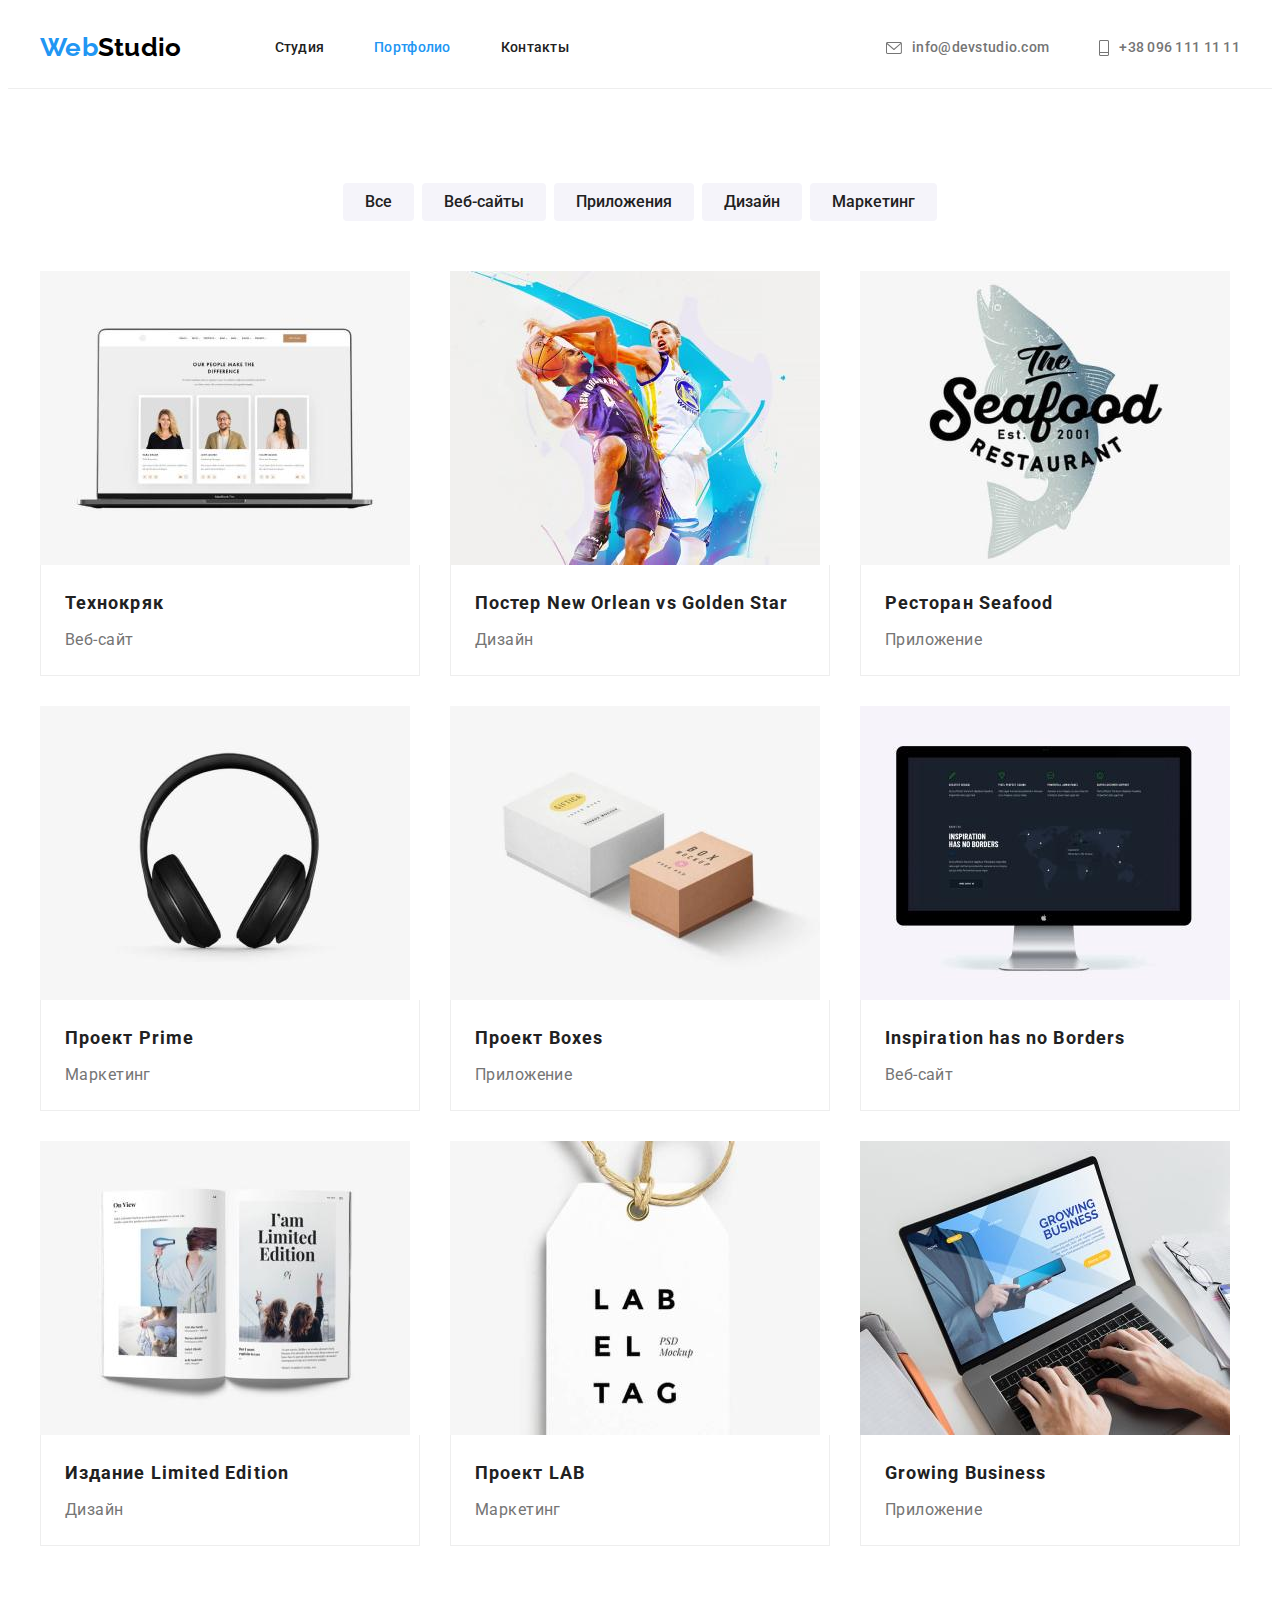
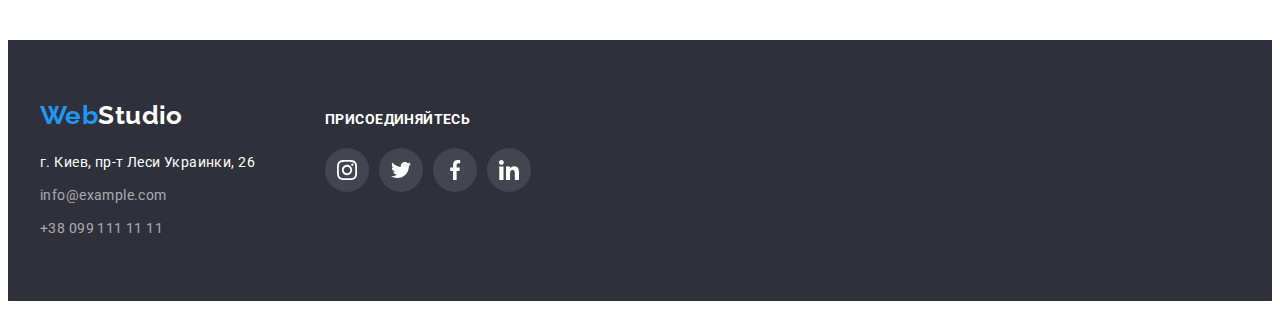
==== portfolio.html @ 8c20b6b2 "clone + js" ====
<!DOCTYPE html>
<html lang="ru">
  <head>
    <meta charset="UTF-8" />
    <meta http-equiv="X-UA-Compatible" content="IE=edge" />
    <meta name="viewport" content="width=device-width, initial-scale=1.0" />
    <title>Портфолио</title>
    <link
      href="https://fonts.googleapis.com/css2?family=Raleway:wght@700&family=Roboto:wght@400;500;700;900&display=swap"
      rel="stylesheet"
    />
    <link
      rel="stylesheet"
      href="https://cdnjs.cloudflare.com/ajax/libs/modern-normalize/1.1.0/modern-normalize.min.css"
      integrity="sha512-wpPYUAdjBVSE4KJnH1VR1HeZfpl1ub8YT/NKx4PuQ5NmX2tKuGu6U/JRp5y+Y8XG2tV+wKQpNHVUX03MfMFn9Q=="
      crossorigin="anonymous"
      referrerpolicy="no-referrer"
    />
    <link rel="stylesheet" href="css/styles.css" />
  </head>

  <body>
    <!--шапка сайта-->
    <header class="header">
      <div class="container header-container">
        <nav class="nav">
          <a href="index.html" class="logo">Web<span class="dark-logo">Studio</span></a>

          <ul class="nav-list list">
            <li>
              <a href="index.html" class="nav-link link">Студия</a>
            </li>

            <li>
              <a href="portfolio.html" class="active-page nav-link link">Портфолио</a>
            </li>
            <li>
              <a href="" class="nav-link link">Контакты</a>
            </li>
          </ul>
        </nav>

        <!--contakts-->
        <ul class="contact-list list">
          <li>
            <a href="mailto:info@devstudio.com" class="contact-link link">
              <svg class="mail-icon icon" width="16px" height="12px">
                <use href="./images/icons.svg#envelope"></use>
              </svg>
              info@devstudio.com</a
            >
          </li>
          <li>
            <a href="tel:+380961111111" class="contact-link link"
              ><svg class="tel-icon icon" width="10px" height="16px">
                <use href="./images/icons.svg#telephone"></use></svg
              >+38 096 111 11 11</a
            >
          </li>
        </ul>
      </div>
    </header>

    <main>
      <section class="section">
        <div class="container portfolio-container">
          <!--скрытые заголовки-->
          <h1 class="visually-hidden">Примеры</h1>

          <!--Кнопки-->
          <ul class="list select-list">
            <li class="select-item">
              <button type="button" class="select-button">Все</button>
            </li>

            <li class="select-item">
              <button type="button" class="select-button">Веб-сайты</button>
            </li>

            <li class="select-item">
              <button type="button" class="select-button">Приложения</button>
            </li>

            <li class="select-item">
              <button type="button" class="select-button">Дизайн</button>
            </li>

            <li class="select-item">
              <button type="button" class="select-button">Маркетинг</button>
            </li>
          </ul>

          <!--примеры работ-->

          <ul class="list card-set portfolio-list">
            <li class="card-item portfolio-item">
              <a href="javascript:;" class="link portfolio-link">
                <img
                  src="./images/technocrack.jpg"
                  alt="Веб-сайт Технокряк"
                  width="370"
                  height="294"
                />
                <div class="card-content">
                  <h2 class="card-heading">Технокряк</h2>
                  <p class="card-text">Веб-сайт</p>
                </div>
              </a>
            </li>

            <li class="card-item portfolio-item">
              <a href="javascript:;" class="link portfolio-link">
                <img src="./images/goldenstar.jpg" alt="Дизайн постера" width="370" height="294" />
                <div class="card-content">
                  <h2 class="card-heading">Постер New Orlean vs Golden Star</h2>
                  <p class="card-text">Дизайн</p>
                </div>
              </a>
            </li>

            <li class="card-item portfolio-item">
              <a href="javascript:;" class="link portfolio-link">
                <img
                  src="./images/seafood.jpg"
                  alt="Приложение для ресторана Seafood"
                  width="370"
                  height="294"
                />
                <div class="card-content">
                  <h2 class="card-heading">Ресторан Seafood</h2>
                  <p class="card-text">Приложение</p>
                </div>
              </a>
            </li>

            <li class="card-item portfolio-item">
              <a href="javascript:;" class="link portfolio-link">
                <img src="./images/prime.jpg" alt="Маркетинг Prime" width="370" height="294" />
                <div class="card-content">
                  <h2 class="card-heading">Проект Prime</h2>
                  <p class="card-text">Маркетинг</p>
                </div>
              </a>
            </li>

            <li class="card-item portfolio-item">
              <a href="javascript:;" class="link portfolio-link">
                <img src="./images/boxes.jpg" alt="Приложение Boxes" width="370" height="294" />
                <div class="card-content">
                  <h2 class="card-heading">Проект Boxes</h2>
                  <p class="card-text">Приложение</p>
                </div>
              </a>
            </li>

            <li class="card-item portfolio-item">
              <a href="javascript:;" class="link portfolio-link">
                <img
                  src="./images/noborders.jpg"
                  alt="Веб-сайт Inspiration has no Borders"
                  width="370"
                  height="294"
                />
                <div class="card-content">
                  <h2 class="card-heading">Inspiration has no Borders</h2>
                  <p class="card-text">Веб-сайт</p>
                </div>
              </a>
            </li>

            <li class="card-item portfolio-item">
              <a href="javascript:;" class="link portfolio-link">
                <img
                  src="./images/limedition.jpg"
                  alt="Дизайн для Издания Limited Edition"
                  width="370"
                  height="294"
                />
                <div class="card-content">
                  <h2 class="card-heading">Издание Limited Edition</h2>
                  <p class="card-text">Дизайн</p>
                </div>
              </a>
            </li>

            <li class="card-item portfolio-item">
              <a href="javascript:;" class="link portfolio-link">
                <img
                  src="./images/lab.jpg"
                  alt="Маркетинг для проекта LAB"
                  width="370"
                  height="294"
                />
                <div class="card-content">
                  <h2 class="card-heading">Проект LAB</h2>
                  <p class="card-text">Маркетинг</p>
                </div>
              </a>
            </li>

            <li class="card-item portfolio-item">
              <a href="javascript:;" class="link portfolio-link">
                <img
                  src="./images/growing.jpg"
                  alt="Приложение Growing Business"
                  width="370"
                  height="294"
                />

                <div class="card-content">
                  <h2 class="card-heading">Growing Business</h2>
                  <p class="card-text">Приложение</p>
                </div>
              </a>
            </li>
          </ul>
        </div>
      </section>
    </main>

    <footer class="footer">
      <div class="container">
        <div class="footer-container">
          <div class="footer-address">
            <a href="index.html" class="logo">Web<span class="white">Studio</span></a>
            <address class="address">
              <ul class="list address-list">
                <li>
                  <a
                    href="https://goo.gl/maps/6LCePJ9uV5C26gQX8"
                    target="_blank"
                    rel="noreferrer noopener"
                    class="link street"
                    >г. Киев, пр-т Леси Украинки, 26
                  </a>
                </li>
                <li>
                  <a href="mailto:info@example.com" class="link address-link">info@example.com</a>
                </li>
                <li><a href="tel:+380991111111" class="link address-link">+38 099 111 11 11</a></li>
              </ul>
            </address>
          </div>

          <div class="footer-social">
            <h3 class="footer-social-title">присоединяйтесь</h3>

            <ul class="list social-list">
              <li class="social-item">
                <a href="javascript:;" target="_blank" class="link social-link-icon">
                  <svg class="social-icon" width="20px" height="20px">
                    <use href="./images/icons.svg#instagram-icon"></use>
                  </svg>
                </a>
              </li>

              <li class="social-item">
                <a href="javascript:;" target="_blank" class="link social-link-icon">
                  <svg class="social-icon" width="20px" height="20px">
                    <use href="./images/icons.svg#twitter-icon"></use>
                  </svg>
                </a>
              </li>

              <li class="social-item">
                <a href="javascript:;" target="_blank" class="link social-link-icon">
                  <svg class="social-icon" width="20px" height="20px">
                    <use href="./images/icons.svg#facebook-icon"></use>
                  </svg>
                </a>
              </li>

              <li class="social-item">
                <a href="javascript:;" target="_blank" class="link social-link-icon">
                  <svg class="social-icon" width="20px" height="20px">
                    <use href="./images/icons.svg#linkedin-icon"></use>
                  </svg>
                </a>
              </li>
            </ul>
          </div>
        </div>
      </div>
    </footer>
  </body>
</html>
---- css/styles.css ----
/* цвет фона темных блоков на главной и портфолио #2F303A */
/*цвет текста в body #757575 */
/*голубой цвет текста в лого Web #000000 */
/* темный цвет текста в лого Web #2196F3 */
/* цвет верхнего меню #212121; */
/* цвет контактов верхнего меню #757575; */
/* белый цвет #FFFFFF */
/*цвет фона для героя #2F303A; */
/*цвет кнопки неактивной в портфолио #F5F4FA */
/*цвет данных в футере rgba(255, 255, 255, 0.6) */

:root {
  --background-dark-grey: #2f303a;
  --grey-color: #757575;
  --blue-logo-color: #2196f3;
  --dark-logo-color: #000000;
  --white-color: #ffffff;
  --color-dark: #212121;
  --light-gray-backg: #f5f4fa;
  --footer-primary-color: rgba(255, 255, 255, 0.6);
  --grey-edging: rgba(238, 238, 238, 1);
  --button-shadow: rgba(0, 0, 0, 0.25);
  --card-set-gap: 30px;
  --card-item: 4;
  --team-btm: rgba(0, 0, 0, 0.12);
  --team-bl: rgba(0, 0, 0, 0.14);
  --team-br: rgba(0, 0, 0, 0.2);
  --grey-card-content: #eeeeee;
  --hero-shadow: rgba(47, 48, 58, 0.4);
  --social-icon: rgba(175, 177, 184, 1);
  --footer-icon: rgba(255, 255, 255, 0.1);
}
h1,
h2,
h3,
h4,
p {
  margin: 0;
}

ul,
ol {
  padding: 0;
  margin: 0;
}

img {
  display: block;
  max-width: 100%;
  height: auto;
}

.link {
  text-decoration: none;
  color: currentColor;
}

.list {
  list-style: none;
}

.section {
  padding-top: 94px;
  padding-bottom: 94px;
}

.container {
  margin-left: auto;
  margin-right: auto;
  width: 1200px;
  padding-left: 15px;
  padding-right: 15px;
}

body {
  color: var(--grey-color);
  font-family: 'Roboto', sans-serif;
  font-style: normal;
  font-size: 14px;
  letter-spacing: 0.03em;
  line-height: 1.71;
}

.header {
  font-weight: 500;
  line-height: 1.14;
  letter-spacing: 0.02em;
  border-bottom: 1px solid var(--grey-edging);
}
.header-container {
  display: flex;
  align-items: center;
}

.logo {
  color: var(--blue-logo-color);
  font-family: 'Raleway', cursive;
  font-weight: 700;
  font-size: 26px;
  line-height: 1.2;
  text-decoration: none;
  display: flex;
}
.header .logo {
  margin-right: 93px;
}

.dark-logo {
  color: var(--dark-logo-color);
}

.white {
  color: var(--white-color);
}

.nav {
  display: flex;
  align-items: center;
  color: var(--color-dark);
}
.nav-list {
  display: flex;
  align-items: center;
  gap: 50px;
}
.nav-link,
.contact-link {
  display: flex;
  align-items: center;
  padding-top: 32px;
  padding-bottom: 32px;
}
.contact-list {
  display: flex;
  align-items: center;
  gap: 50px;
  margin-left: auto;
}



.active-page {
  color: var(--blue-logo-color);
}
/* ***************************** ** */

.header-contact {
  color: var(--grey-color);
}

.header-contact.link:hover,
.header-contact.link:focus {
  color: var(--blue-logo-color);
}
/*иконка письма*/

.icon {
  fill: currentColor;
 margin-right: 10px;
}

.mail-icon {
}
.tel-icon {
}

.contact-link:hover,.contact-link:focus,
.nav-link:hover,
.nav-link:focus {
    color: var(--blue-logo-color);
}

/*Hero*/

.hero {
  max-width: 1600px;
  margin-left: auto;
  margin-right: auto;
  background-color: var(--background-dark-grey);
  padding-top: 200px;
  padding-bottom: 200px;
  text-align: center;
  display: flex;

  background-image: linear-gradient(to right, var(--hero-shadow), var(--hero-shadow)),
    url('../images/bg-hero.jpg');
  background-repeat: no-repeat;
  background-position: center;
  background-size: cover;
}

.hero-title {
  color: var(--white-color);
  font-weight: 900;
  font-size: 44px;
  text-transform: uppercase;
  line-height: 1.4;
  text-align: center;
  letter-spacing: 0.06em;
  max-width: 696px;
  margin-left: auto;
  margin-right: auto;
  margin-bottom: 30px;
}

.hero-button {
  cursor: pointer;
  color: var(--white-color);
  background-color: var(--blue-logo-color);
  font-family: inherit;
  font-weight: 700;
  font-size: 16px;
  line-height: 1.9;
  letter-spacing: 0.06em;
  border-radius: 4px;
  box-shadow: 0px 4px 4px 0px var(--button-shadow);
  border: none;
  padding: 10px 32px;
}

.card-item {
  flex-basis: calc(100% / var(--card-item) - var(--card-set-gap));
  margin-left: var(--card-set-gap);
  margin-top: var(--card-set-gap);
}
.portfolio-item:hover{
 
}
.portfolio-link{
  display: flex;
  flex-direction: column;
}
.portfolio-link:hover,
.portfolio-link:focus{
   box-shadow: 0px 4px 4px 0px var(--button-shadow);
}

.benefits-card-icon {
  background-color: rgba(245, 244, 250, 1);
  margin-bottom: 30px;
  display: flex;
  align-items: center;
  justify-content: center;
  height: 120px;
  border: none;
  padding-top: 25px;
  padding-bottom: 25px;
}

.benefits-icon {
  
 
}

.benefits-title {
  font-weight: 700;
  font-size: 14px;
  line-height: 1.14;
  text-transform: uppercase;
  color: var(--color-dark);
  margin-bottom: 10px;
}
.benefits-text {
  font-weight: 400;
  letter-spacing: 0.03em;
  line-height: 1.7;
}

.section-title {
  font-weight: 700;
  color: var(--color-dark);
  font-size: 36px;
  line-height: 42px;
  text-align: center;
  margin-bottom: 50px;
}
.we-do {
  padding-top: 0;
}
.we-do-list {
  --card-item: 3;
}

.team {
  background-color: var(--light-gray-backg);
}
.team-list {
}

.team-item {
  box-shadow: 0px 1px 3px var(--team-btm), 0px 1px 1px var(--team-bl), 0px 2px 1px var(--team-br);
  border-radius: 0px 0px 4px 4px;
}

.team-content {
  align-items: center;
  background-color: var(--white-color);
  border-radius: 0px 0px 4px 4px;
  padding: 30px;
  margin: 0;
}

h3.team-title {
  margin-bottom: 10px;
}
.team-specialist,
.team-title {
  font-size: 16px;
  line-height: 1.2;
  text-align: center;
}
.team-specialist {
  
  
  margin-bottom: 16px;
}

.team-title {
  font-weight: 500;
  letter-spacing: 0.03em;
  color: var(--color-dark);
}

/* портфолио контент */

.visually-hidden {
  position: absolute;
  white-space: nowrap;
  width: 1px;
  height: 1px;
  overflow: hidden;
  border: 0;
  padding: 0;
  clip: rect(0 0 0 0);
  clip-path: inset(100%);
  margin: -1px;
}

.card-text {
  font-size: 16px;
  line-height: 1.88;
}

.card-heading {
  color: var(--color-dark);
  font-weight: 700;
  font-size: 18px;
  line-height: 2;
  letter-spacing: 0.06em;
  margin-bottom: 4px;
}
.card-content {
  border-top: 0;
  border-bottom: 1px solid var(--grey-card-content);
  border-right: 1px solid var(--grey-card-content);
  border-left: 1px solid var(--grey-card-content);
  padding: 20px 24px;
}

.card-set {
  display: flex;
  flex-wrap: wrap;
  margin-top: calc(-1 * var(--card-set-gap));
  margin-left: calc(-1 * var(--card-set-gap));
}

.select-list {
  display: flex;
  justify-content: center;
}

.select-list .select-item:not(:last-child) {
  margin-right: 8px;
}
.select-button:hover,.select-button:focus{
  box-shadow: 0px 4px 4px 0px var(--button-shadow);
}

.list.select-list {
  margin-bottom: 50px;
}
.select-button {
  cursor: pointer;
  font-family: inherit;
  background-color: var(--light-gray-backg);
  color: var(--color-dark);
  border: none;
  font-weight: 500;
  font-size: 16px;
  line-height: 1.6;
  border-radius: 4px;
  padding: 6px 22px;
}

.select-button:hover,
.select-button:focus {
  background-color: var(--blue-logo-color);
  color: var(--white-color);
  

}
.portfolio-container {
}
.portfolio-list {
  --card-item: 3;
}
/*footer */

.footer {
  background-color: var(--background-dark-grey);
  padding-top: 60px;
  padding-bottom: 60px;
}

.footer-container {
  display: flex;
   gap: 70px;
   align-items: baseline;
}

.footer-address {
 
}

.footer .logo {
  margin-bottom: 20px;
}

.address {
  font-style: inherit;
}
.address-list {
  display: flex;
  flex-direction: column;
  gap: 9px;
}
.address-link {
  color: var(--footer-primary-color);
}
.street {
  color: var(--white-color);
}

.address .link:hover,
.address .link:focus {
  color: var(--blue-logo-color);
}

/* социальные сети */



.social-list {
  display: flex;
  align-items: center;
  justify-content: center;
  gap: 10px;
  
}
.social-item {
}

.social-link-icon {
 
  display: flex;
  justify-content: center;
  align-items: center;
  border-radius: 50%;
  background-color: var(--footer-icon);
  width: 44px;
  height: 44px;
}

.footer .social-icon{
  fill: var(--white-color);
}
.social-icon {
  fill: var(--social-icon);
}

.social-link-icon:hover .social-icon,
.social-link-icon:focus .social-icon {
  fill: var(--white-color);
}
.social-link-icon:hover,
.social-link-icon:focus {
  background-color: var(--blue-logo-color);
}

/* постоянные клиенты */

.customer-section {
  background-color: var(--white-color);
}
.customer-container {
  height: 184px;
  display: block;
  flex-wrap: wrap;
  justify-content: center;
}
.customer-container > .customer-list {
  --card-item: 6;
}

.customer-link{
  display: flex;
  align-items: center;
  justify-content: center;
    fill: var(--social-icon);
  height: 92px;
  padding: 16px;
  border: 1px solid var(--social-icon);
  border-radius: 4px;
}


.customer-link:hover,
.customer-link:focus{
  border: 1px solid var(--blue-logo-color);
  fill: var(--blue-logo-color);
}




.footer-social {
  width: 206px;
  height: 80px;
align-items: baseline;
}

.footer-social-title {
  font-style: normal;
  font-weight: 700;
  font-size: 14px;
  line-height: 1.14;
  letter-spacing: 0.03em;
  text-transform: uppercase;
  color: var(--white-color);
  margin-bottom: 20px;
}

.footer.social-link-icon {
    fill: var(--white-color);
}
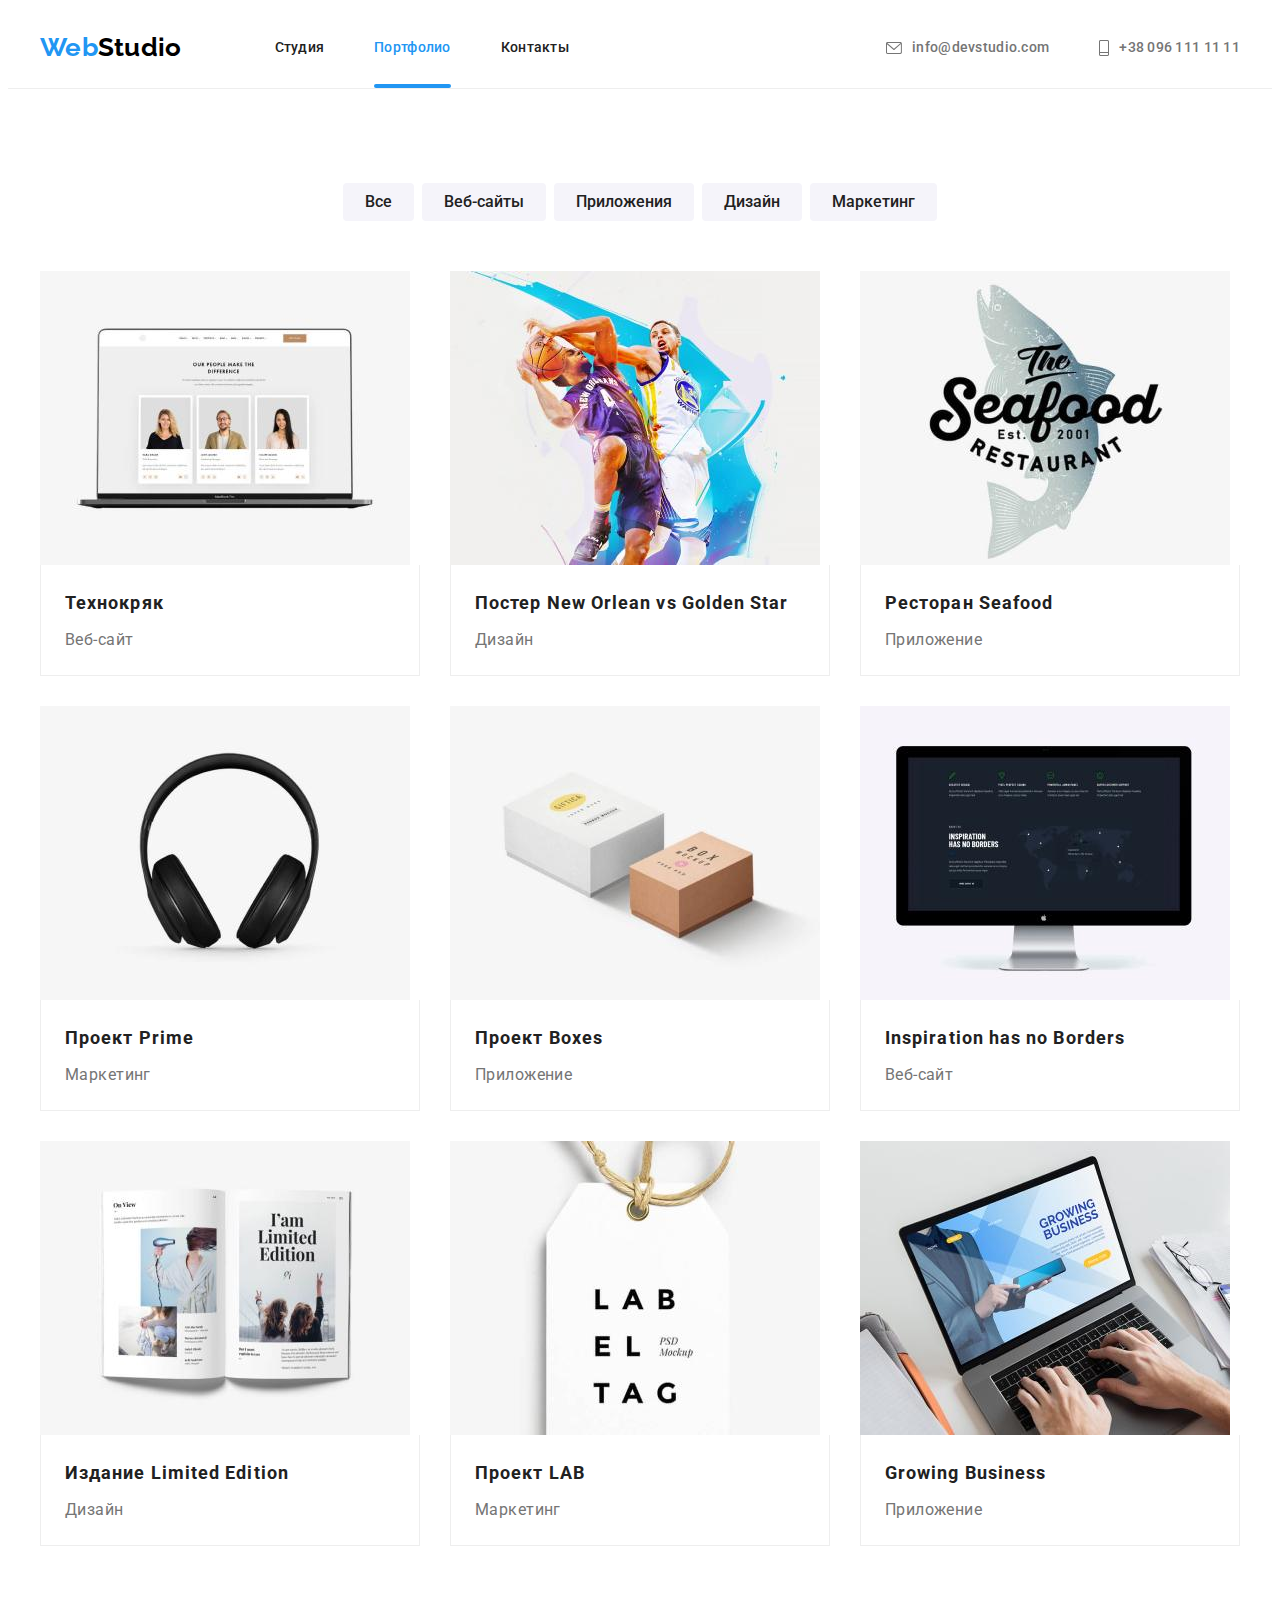
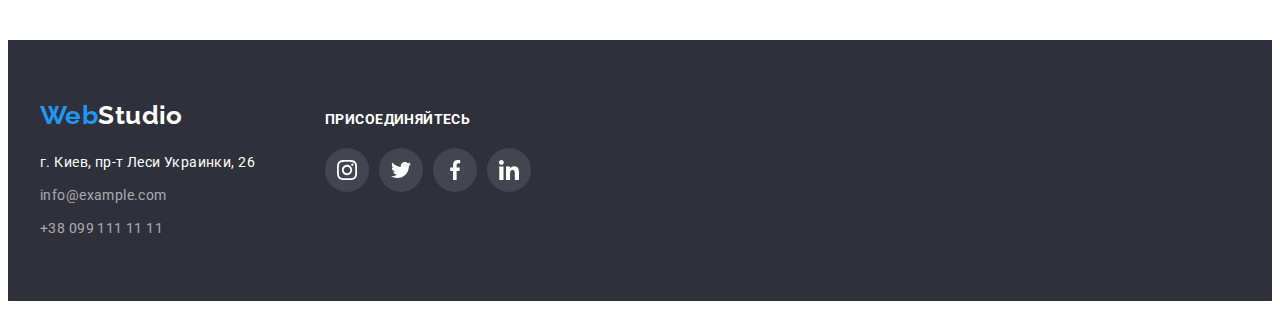
==== commit 432363a0: "portfolio-img-bg" ====
--- a/portfolio.html
+++ b/portfolio.html
@@ -31,7 +31,7 @@
               <a href="index.html" class="nav-link link">Студия</a>
             </li>
 
-            <li>
+            <li class="nav-item">
               <a href="portfolio.html" class="active-page nav-link link">Портфолио</a>
             </li>
             <li>
@@ -95,12 +95,19 @@
           <ul class="list card-set portfolio-list">
             <li class="card-item portfolio-item">
               <a href="javascript:;" class="link portfolio-link">
-                <img
-                  src="./images/technocrack.jpg"
-                  alt="Веб-сайт Технокряк"
-                  width="370"
-                  height="294"
-                />
+                <div class="portfolio-img-bg">
+                  <img
+                    src="./images/technocrack.jpg"
+                    alt="Веб-сайт Технокряк"
+                    width="370"
+                    height="294"
+                  />
+                  <div class="portfolio-overlay">
+                    Ресурс предлагает комплексные предложения с разным уровнем функционала и
+                    сервисов. Все это позволит посетителю получить исчерпывающие сведения о компании
+                    или частном лице.
+                  </div>
+                </div>
                 <div class="card-content">
                   <h2 class="card-heading">Технокряк</h2>
                   <p class="card-text">Веб-сайт</p>
@@ -110,7 +117,19 @@
 
             <li class="card-item portfolio-item">
               <a href="javascript:;" class="link portfolio-link">
-                <img src="./images/goldenstar.jpg" alt="Дизайн постера" width="370" height="294" />
+                <div class="portfolio-img-bg">
+                  <img
+                    src="./images/goldenstar.jpg"
+                    alt="Дизайн постера"
+                    width="370"
+                    height="294"
+                  />
+                  <div class="portfolio-overlay">
+                    Ресурс предлагает комплексные предложения с разным уровнем функционала и
+                    сервисов. Все это позволит посетителю получить исчерпывающие сведения о компании
+                    или частном лице.
+                  </div>
+                </div>
                 <div class="card-content">
                   <h2 class="card-heading">Постер New Orlean vs Golden Star</h2>
                   <p class="card-text">Дизайн</p>
@@ -120,12 +139,19 @@
 
             <li class="card-item portfolio-item">
               <a href="javascript:;" class="link portfolio-link">
-                <img
-                  src="./images/seafood.jpg"
-                  alt="Приложение для ресторана Seafood"
-                  width="370"
-                  height="294"
-                />
+                <div class="portfolio-img-bg">
+                  <img
+                    src="./images/seafood.jpg"
+                    alt="Приложение для ресторана Seafood"
+                    width="370"
+                    height="294"
+                  />
+                  <div class="portfolio-overlay">
+                    Ресурс предлагает комплексные предложения с разным уровнем функционала и
+                    сервисов. Все это позволит посетителю получить исчерпывающие сведения о компании
+                    или частном лице.
+                  </div>
+                </div>
                 <div class="card-content">
                   <h2 class="card-heading">Ресторан Seafood</h2>
                   <p class="card-text">Приложение</p>
@@ -135,7 +161,14 @@
 
             <li class="card-item portfolio-item">
               <a href="javascript:;" class="link portfolio-link">
-                <img src="./images/prime.jpg" alt="Маркетинг Prime" width="370" height="294" />
+                <div class="portfolio-img-bg">
+                  <img src="./images/prime.jpg" alt="Маркетинг Prime" width="370" height="294" />
+                  <div class="portfolio-overlay">
+                    Ресурс предлагает комплексные предложения с разным уровнем функционала и
+                    сервисов. Все это позволит посетителю получить исчерпывающие сведения о компании
+                    или частном лице.
+                  </div>
+                </div>
                 <div class="card-content">
                   <h2 class="card-heading">Проект Prime</h2>
                   <p class="card-text">Маркетинг</p>
@@ -145,7 +178,14 @@
 
             <li class="card-item portfolio-item">
               <a href="javascript:;" class="link portfolio-link">
-                <img src="./images/boxes.jpg" alt="Приложение Boxes" width="370" height="294" />
+                <div class="portfolio-img-bg">
+                  <img src="./images/boxes.jpg" alt="Приложение Boxes" width="370" height="294" />
+                  <div class="portfolio-overlay">
+                    Ресурс предлагает комплексные предложения с разным уровнем функционала и
+                    сервисов. Все это позволит посетителю получить исчерпывающие сведения о компании
+                    или частном лице.
+                  </div>
+                </div>
                 <div class="card-content">
                   <h2 class="card-heading">Проект Boxes</h2>
                   <p class="card-text">Приложение</p>
@@ -155,12 +195,19 @@
 
             <li class="card-item portfolio-item">
               <a href="javascript:;" class="link portfolio-link">
-                <img
-                  src="./images/noborders.jpg"
-                  alt="Веб-сайт Inspiration has no Borders"
-                  width="370"
-                  height="294"
-                />
+                <div class="portfolio-img-bg">
+                  <img
+                    src="./images/noborders.jpg"
+                    alt="Веб-сайт Inspiration has no Borders"
+                    width="370"
+                    height="294"
+                  />
+                  <div class="portfolio-overlay">
+                    Ресурс предлагает комплексные предложения с разным уровнем функционала и
+                    сервисов. Все это позволит посетителю получить исчерпывающие сведения о компании
+                    или частном лице.
+                  </div>
+                </div>
                 <div class="card-content">
                   <h2 class="card-heading">Inspiration has no Borders</h2>
                   <p class="card-text">Веб-сайт</p>
@@ -170,12 +217,19 @@
 
             <li class="card-item portfolio-item">
               <a href="javascript:;" class="link portfolio-link">
-                <img
-                  src="./images/limedition.jpg"
-                  alt="Дизайн для Издания Limited Edition"
-                  width="370"
-                  height="294"
-                />
+                <div class="portfolio-img-bg">
+                  <img
+                    src="./images/limedition.jpg"
+                    alt="Дизайн для Издания Limited Edition"
+                    width="370"
+                    height="294"
+                  />
+                  <div class="portfolio-overlay">
+                    Ресурс предлагает комплексные предложения с разным уровнем функционала и
+                    сервисов. Все это позволит посетителю получить исчерпывающие сведения о компании
+                    или частном лице.
+                  </div>
+                </div>
                 <div class="card-content">
                   <h2 class="card-heading">Издание Limited Edition</h2>
                   <p class="card-text">Дизайн</p>
@@ -185,12 +239,19 @@
 
             <li class="card-item portfolio-item">
               <a href="javascript:;" class="link portfolio-link">
-                <img
-                  src="./images/lab.jpg"
-                  alt="Маркетинг для проекта LAB"
-                  width="370"
-                  height="294"
-                />
+                <div class="portfolio-img-bg">
+                  <img
+                    src="./images/lab.jpg"
+                    alt="Маркетинг для проекта LAB"
+                    width="370"
+                    height="294"
+                  />
+                  <div class="portfolio-overlay">
+                    Ресурс предлагает комплексные предложения с разным уровнем функционала и
+                    сервисов. Все это позволит посетителю получить исчерпывающие сведения о компании
+                    или частном лице.
+                  </div>
+                </div>
                 <div class="card-content">
                   <h2 class="card-heading">Проект LAB</h2>
                   <p class="card-text">Маркетинг</p>
@@ -200,13 +261,19 @@
 
             <li class="card-item portfolio-item">
               <a href="javascript:;" class="link portfolio-link">
-                <img
-                  src="./images/growing.jpg"
-                  alt="Приложение Growing Business"
-                  width="370"
-                  height="294"
-                />
-
+                <div class="portfolio-img-bg">
+                  <img
+                    src="./images/growing.jpg"
+                    alt="Приложение Growing Business"
+                    width="370"
+                    height="294"
+                  />
+                  <div class="portfolio-overlay">
+                    Ресурс предлагает комплексные предложения с разным уровнем функционала и
+                    сервисов. Все это позволит посетителю получить исчерпывающие сведения о компании
+                    или частном лице.
+                  </div>
+                </div>
                 <div class="card-content">
                   <h2 class="card-heading">Growing Business</h2>
                   <p class="card-text">Приложение</p>
--- a/css/styles.css
+++ b/css/styles.css
@@ -29,6 +29,12 @@
   --hero-shadow: rgba(47, 48, 58, 0.4);
   --social-icon: rgba(175, 177, 184, 1);
   --footer-icon: rgba(255, 255, 255, 0.1);
+  --cub-bez: cubic-bezier(0.4, 0, 0.2, 1);
+  --bg-portf: rgba(33, 150, 243, 0.9);
+  --benef-card-icon: rgba(245, 244, 250, 1);
+  --bgcolor-wdtext: rgba(47, 48, 58, 0.8);
+  --bgmodal: rgba(255, 255, 255, 1);
+  --bt-close: rgba(0, 0, 0, 0.1);
 }
 h1,
 h2,
@@ -79,7 +85,12 @@
   font-size: 14px;
   letter-spacing: 0.03em;
   line-height: 1.71;
-}
+  position: relative;
+}
+
+/*body.modal {
+  overflow: hidden;
+}*/
 
 .header {
   font-weight: 500;
@@ -118,6 +129,7 @@
   align-items: center;
   color: var(--color-dark);
 }
+
 .nav-list {
   display: flex;
   align-items: center;
@@ -129,6 +141,9 @@
   align-items: center;
   padding-top: 32px;
   padding-bottom: 32px;
+  transition-property: color;
+  transition-duration: 250ms;
+  transition-timing-function: var(--cub-bez);
 }
 .contact-list {
   display: flex;
@@ -136,16 +151,31 @@
   gap: 50px;
   margin-left: auto;
 }
-
-
-
+.nav-item {
+  position: relative;
+}
 .active-page {
   color: var(--blue-logo-color);
 }
+
+.active-page::after {
+  content: '';
+  position: absolute;
+  display: block;
+  width: 100%;
+  height: 4px;
+  border-radius: 2px;
+  background-color: var(--blue-logo-color);
+  bottom: 0;
+}
+
 /* ***************************** ** */
 
 .header-contact {
   color: var(--grey-color);
+  transition-property: color;
+  transition-duration: 250ms;
+  transition-timing-function: var(--cub-bez);
 }
 
 .header-contact.link:hover,
@@ -156,7 +186,7 @@
 
 .icon {
   fill: currentColor;
- margin-right: 10px;
+  margin-right: 10px;
 }
 
 .mail-icon {
@@ -164,10 +194,11 @@
 .tel-icon {
 }
 
-.contact-link:hover,.contact-link:focus,
+.contact-link:hover,
+.contact-link:focus,
 .nav-link:hover,
 .nav-link:focus {
-    color: var(--blue-logo-color);
+  color: var(--blue-logo-color);
 }
 
 /*Hero*/
@@ -199,11 +230,12 @@
   letter-spacing: 0.06em;
   max-width: 696px;
   margin-left: auto;
-  margin-right: auto;
+  margin-right: 199px;
   margin-bottom: 30px;
 }
 
 .hero-button {
+  position: relative;
   cursor: pointer;
   color: var(--white-color);
   background-color: var(--blue-logo-color);
@@ -223,20 +255,52 @@
   margin-left: var(--card-set-gap);
   margin-top: var(--card-set-gap);
 }
-.portfolio-item:hover{
- 
-}
-.portfolio-link{
+.portfolio-img-bg {
+  position: relative;
+  overflow: hidden;
+}
+.portfolio-overlay {
+  position: absolute;
+  top: 0;
+  left: 0;
+  width: 100%;
+  height: 100%;
+  padding: 63px 24px;
+  transform: translateY(100%);
+  transition: transform 250ms ease;
+
+  font-style: normal;
+  font-weight: 400;
+  font-size: 18px;
+  line-height: 1.56;
+  letter-spacing: 0.03em;
+
+  color: #ffffff;
+}
+.portfolio-img-bg:hover .portfolio-overlay {
+  transform: translateY(0%);
+  background-color: var(--bg-portf);
+  
+}
+
+.portfolio-item:hover {
+}
+
+.portfolio-link {
   display: flex;
   flex-direction: column;
-}
+  transition-property: box-shadow;
+  transition-duration: 250ms;
+  transition-timing-function: var(--cub-bez);
+}
+
 .portfolio-link:hover,
-.portfolio-link:focus{
-   box-shadow: 0px 4px 4px 0px var(--button-shadow);
+.portfolio-link:focus {
+  box-shadow: 0px 4px 4px 0px var(--button-shadow);
 }
 
 .benefits-card-icon {
-  background-color: rgba(245, 244, 250, 1);
+  background-color: var(--benef-card-icon);
   margin-bottom: 30px;
   display: flex;
   align-items: center;
@@ -248,8 +312,6 @@
 }
 
 .benefits-icon {
-  
- 
 }
 
 .benefits-title {
@@ -280,6 +342,30 @@
 .we-do-list {
   --card-item: 3;
 }
+.we-do-item {
+  position: relative;
+}
+.we-do-text {
+  position: absolute;
+  bottom: 0;
+  left: 0;
+  right: 0;
+  display: flex;
+  align-items: center;
+  justify-content: center;
+  height: 70px;
+  background-color: var(--bgcolor-wdtext);
+}
+.we-do-title {
+  font-style: normal;
+  font-weight: 700;
+  font-size: 14px;
+  line-height: 1.14;
+  text-align: center;
+  letter-spacing: 0.03em;
+  text-transform: uppercase;
+  color: var(--white-color);
+}
 
 .team {
   background-color: var(--light-gray-backg);
@@ -310,8 +396,6 @@
   text-align: center;
 }
 .team-specialist {
-  
-  
   margin-bottom: 16px;
 }
 
@@ -372,9 +456,6 @@
 .select-list .select-item:not(:last-child) {
   margin-right: 8px;
 }
-.select-button:hover,.select-button:focus{
-  box-shadow: 0px 4px 4px 0px var(--button-shadow);
-}
 
 .list.select-list {
   margin-bottom: 50px;
@@ -390,14 +471,16 @@
   line-height: 1.6;
   border-radius: 4px;
   padding: 6px 22px;
+  transition-property: background-color, color, box-shadow;
+  transition-duration: 250ms;
+  transition-timing-function: var(--cub-bez);
 }
 
 .select-button:hover,
 .select-button:focus {
   background-color: var(--blue-logo-color);
   color: var(--white-color);
-  
-
+  box-shadow: 0px 4px 4px 0px var(--button-shadow);
 }
 .portfolio-container {
 }
@@ -414,12 +497,11 @@
 
 .footer-container {
   display: flex;
-   gap: 70px;
-   align-items: baseline;
+  gap: 70px;
+  align-items: baseline;
 }
 
 .footer-address {
- 
 }
 
 .footer .logo {
@@ -440,7 +522,11 @@
 .street {
   color: var(--white-color);
 }
-
+.address .link {
+  transition-property: color;
+  transition-duration: 250ms;
+  transition-timing-function: var(--cub-bez);
+}
 .address .link:hover,
 .address .link:focus {
   color: var(--blue-logo-color);
@@ -448,20 +534,16 @@
 
 /* социальные сети */
 
-
-
 .social-list {
   display: flex;
   align-items: center;
   justify-content: center;
   gap: 10px;
-  
 }
 .social-item {
 }
 
 .social-link-icon {
- 
   display: flex;
   justify-content: center;
   align-items: center;
@@ -471,7 +553,7 @@
   height: 44px;
 }
 
-.footer .social-icon{
+.footer .social-icon {
   fill: var(--white-color);
 }
 .social-icon {
@@ -502,31 +584,27 @@
   --card-item: 6;
 }
 
-.customer-link{
-  display: flex;
-  align-items: center;
-  justify-content: center;
-    fill: var(--social-icon);
+.customer-link {
+  display: flex;
+  align-items: center;
+  justify-content: center;
+  fill: var(--social-icon);
   height: 92px;
   padding: 16px;
   border: 1px solid var(--social-icon);
   border-radius: 4px;
 }
 
-
 .customer-link:hover,
-.customer-link:focus{
+.customer-link:focus {
   border: 1px solid var(--blue-logo-color);
   fill: var(--blue-logo-color);
 }
-
-
-
 
 .footer-social {
   width: 206px;
   height: 80px;
-align-items: baseline;
+  align-items: baseline;
 }
 
 .footer-social-title {
@@ -541,5 +619,48 @@
 }
 
 .footer.social-link-icon {
-    fill: var(--white-color);
-}
+  fill: var(--white-color);
+}
+
+.modal {
+  position: relative;
+  width: 528px;
+  height: 581px;
+  background-color: var(--bgmodal);
+  top: 221px;
+  left: 536px;
+  right: 536px;
+}
+
+.is-hidden {
+  visibility: hidden;
+  opacity: 0;
+  pointer-events: all;
+}
+
+.backdrop {
+  position: fixed;
+  width: 100%;
+  height: 100%;
+  left: 0px;
+  top: 0px;
+  background-color: var(--team-br);
+}
+
+.close-bt {
+  position: absolute;
+  cursor: pointer;
+  display: inline-flex;
+  justify-content: center;
+  align-items: center;
+  width: 30px;
+  height: 30px;
+  top: 8px;
+  right: 8px;
+  border-radius: 50%;
+  border: 1px solid var(--bt-close);
+  background-color: #ffffff;
+}
+
+.close-icon {
+}
